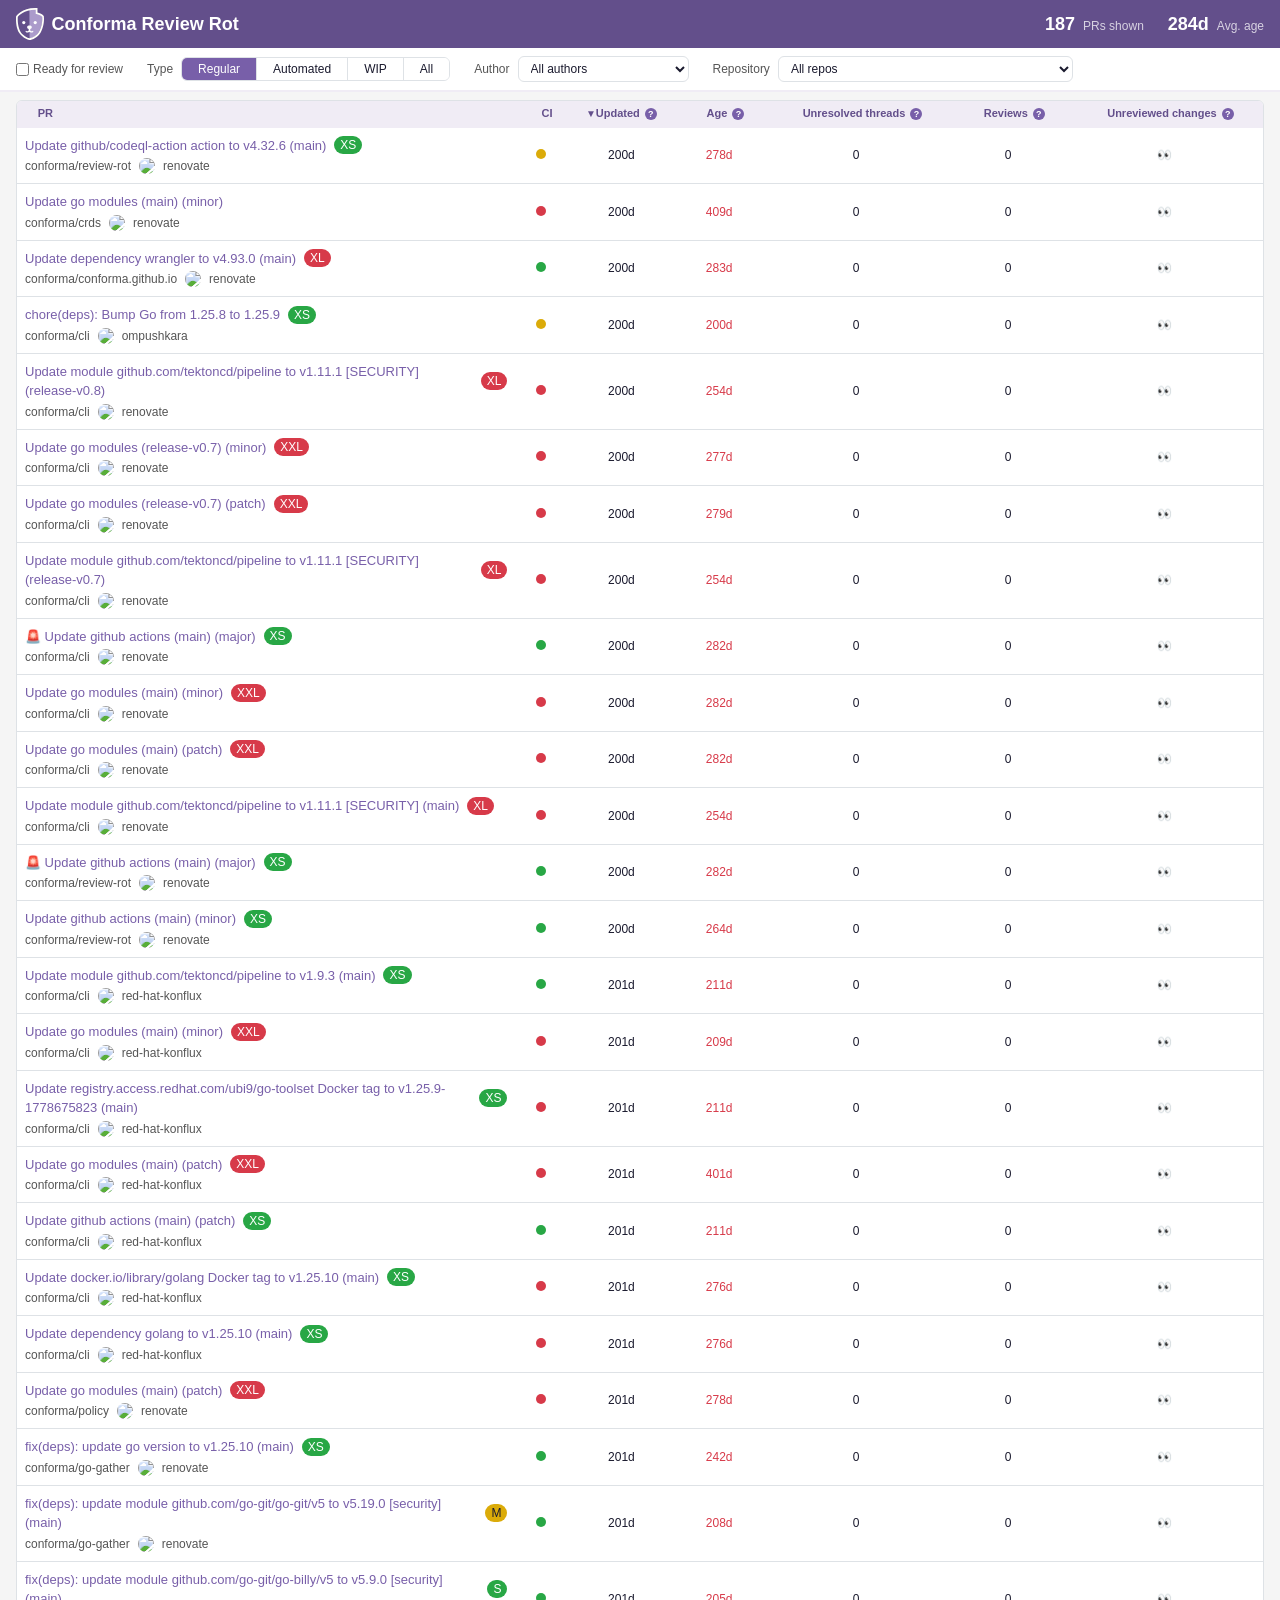
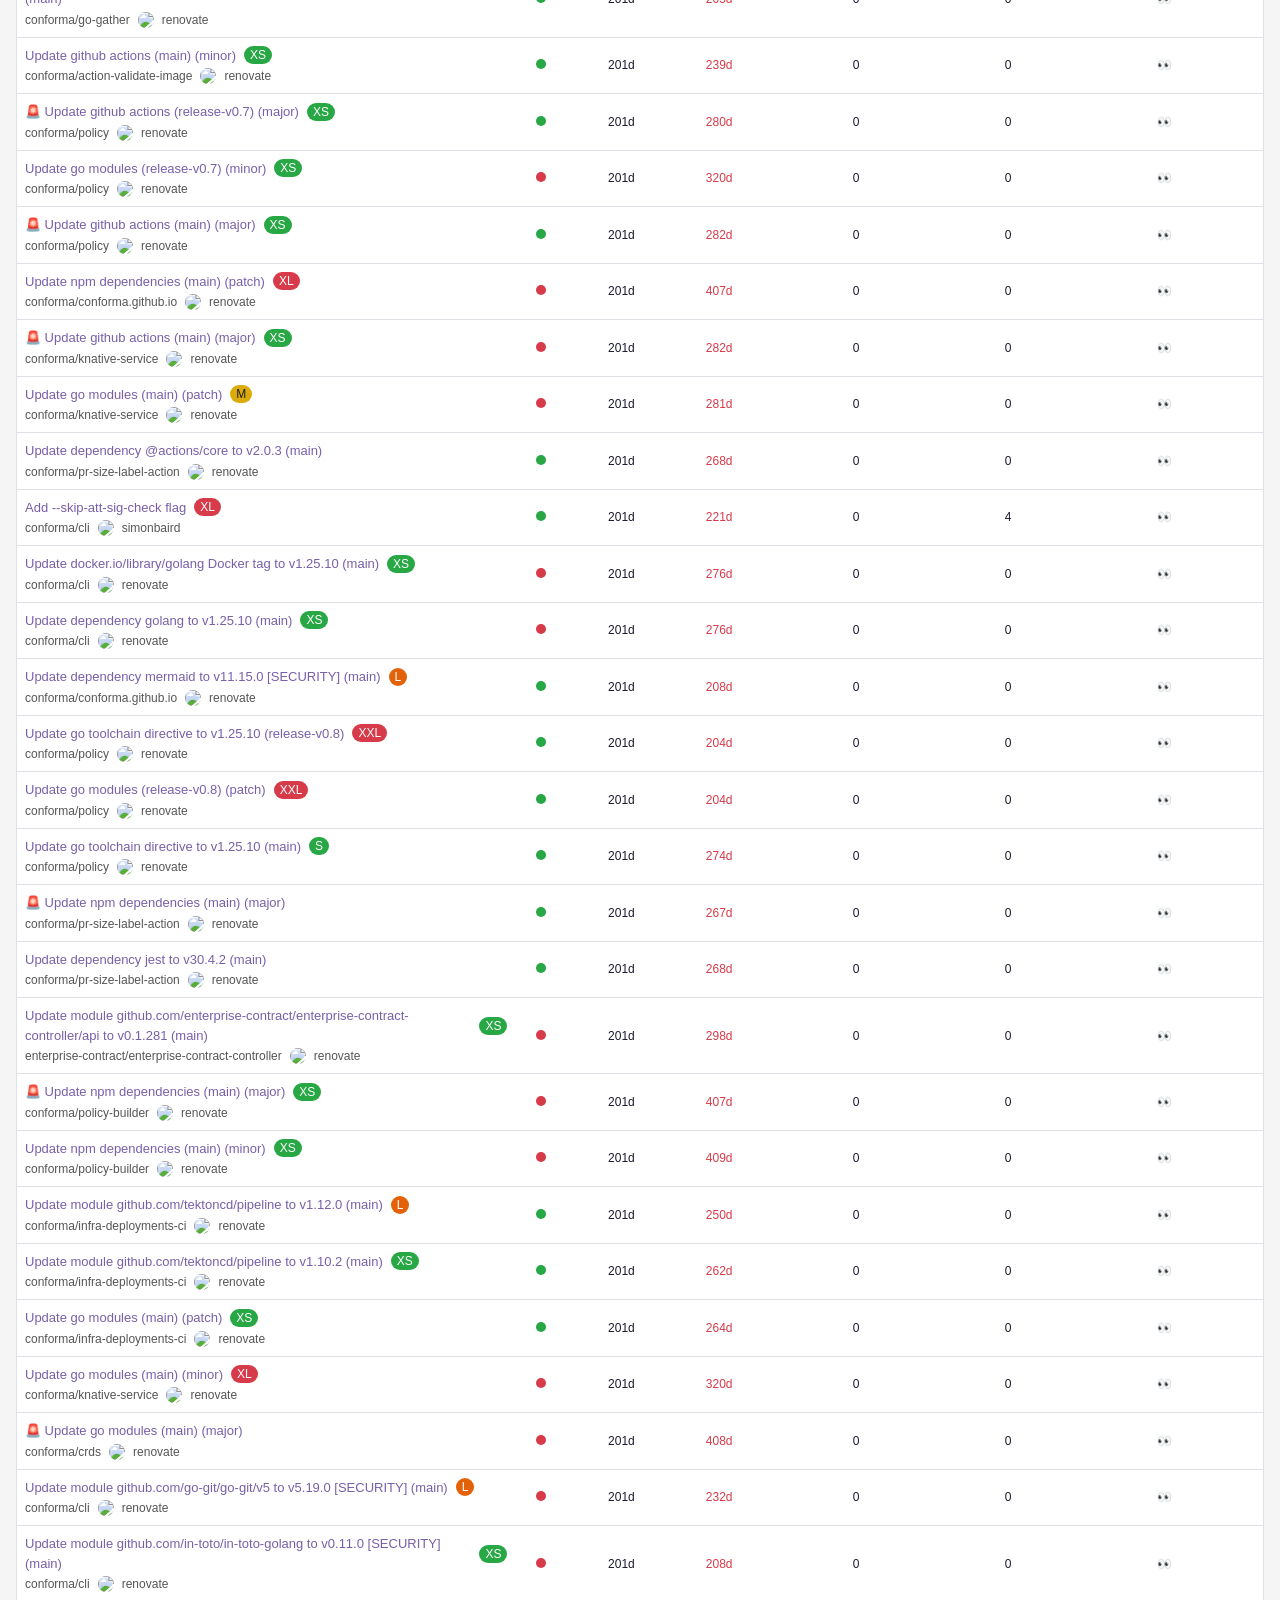
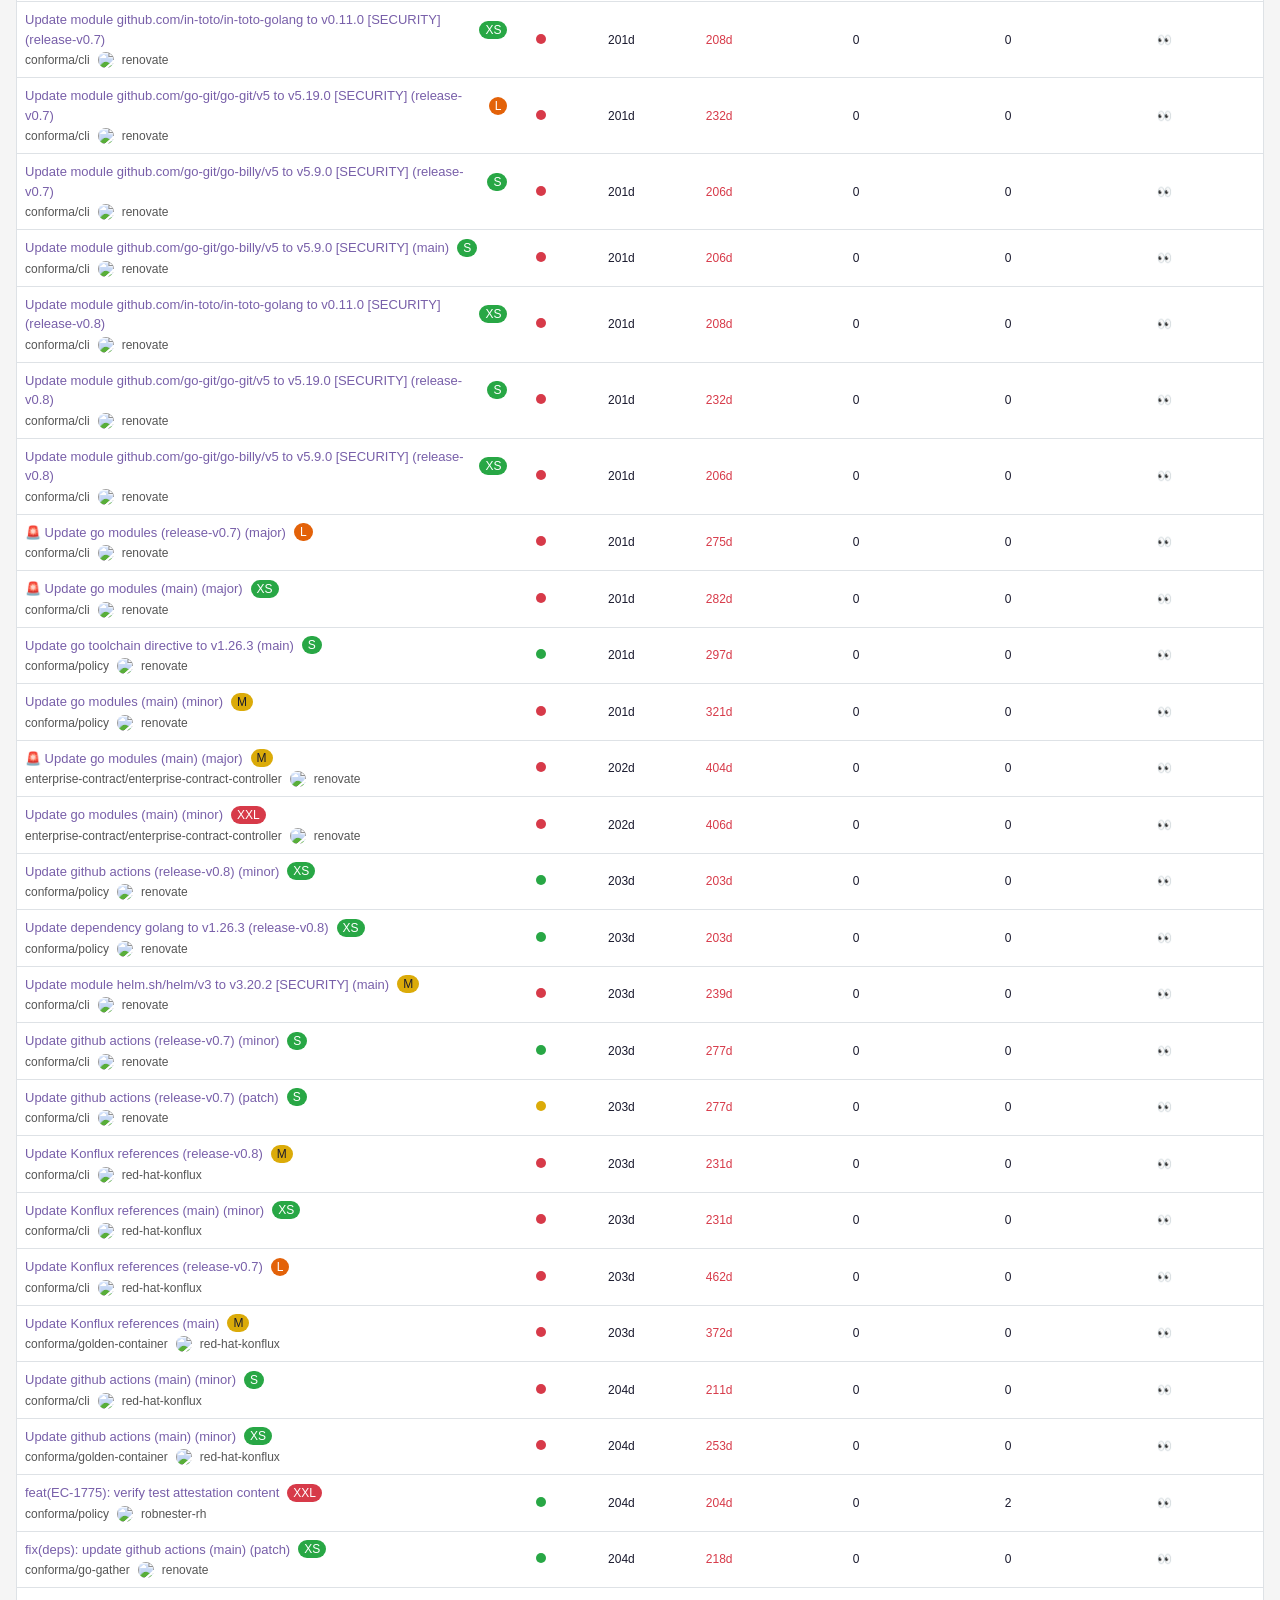
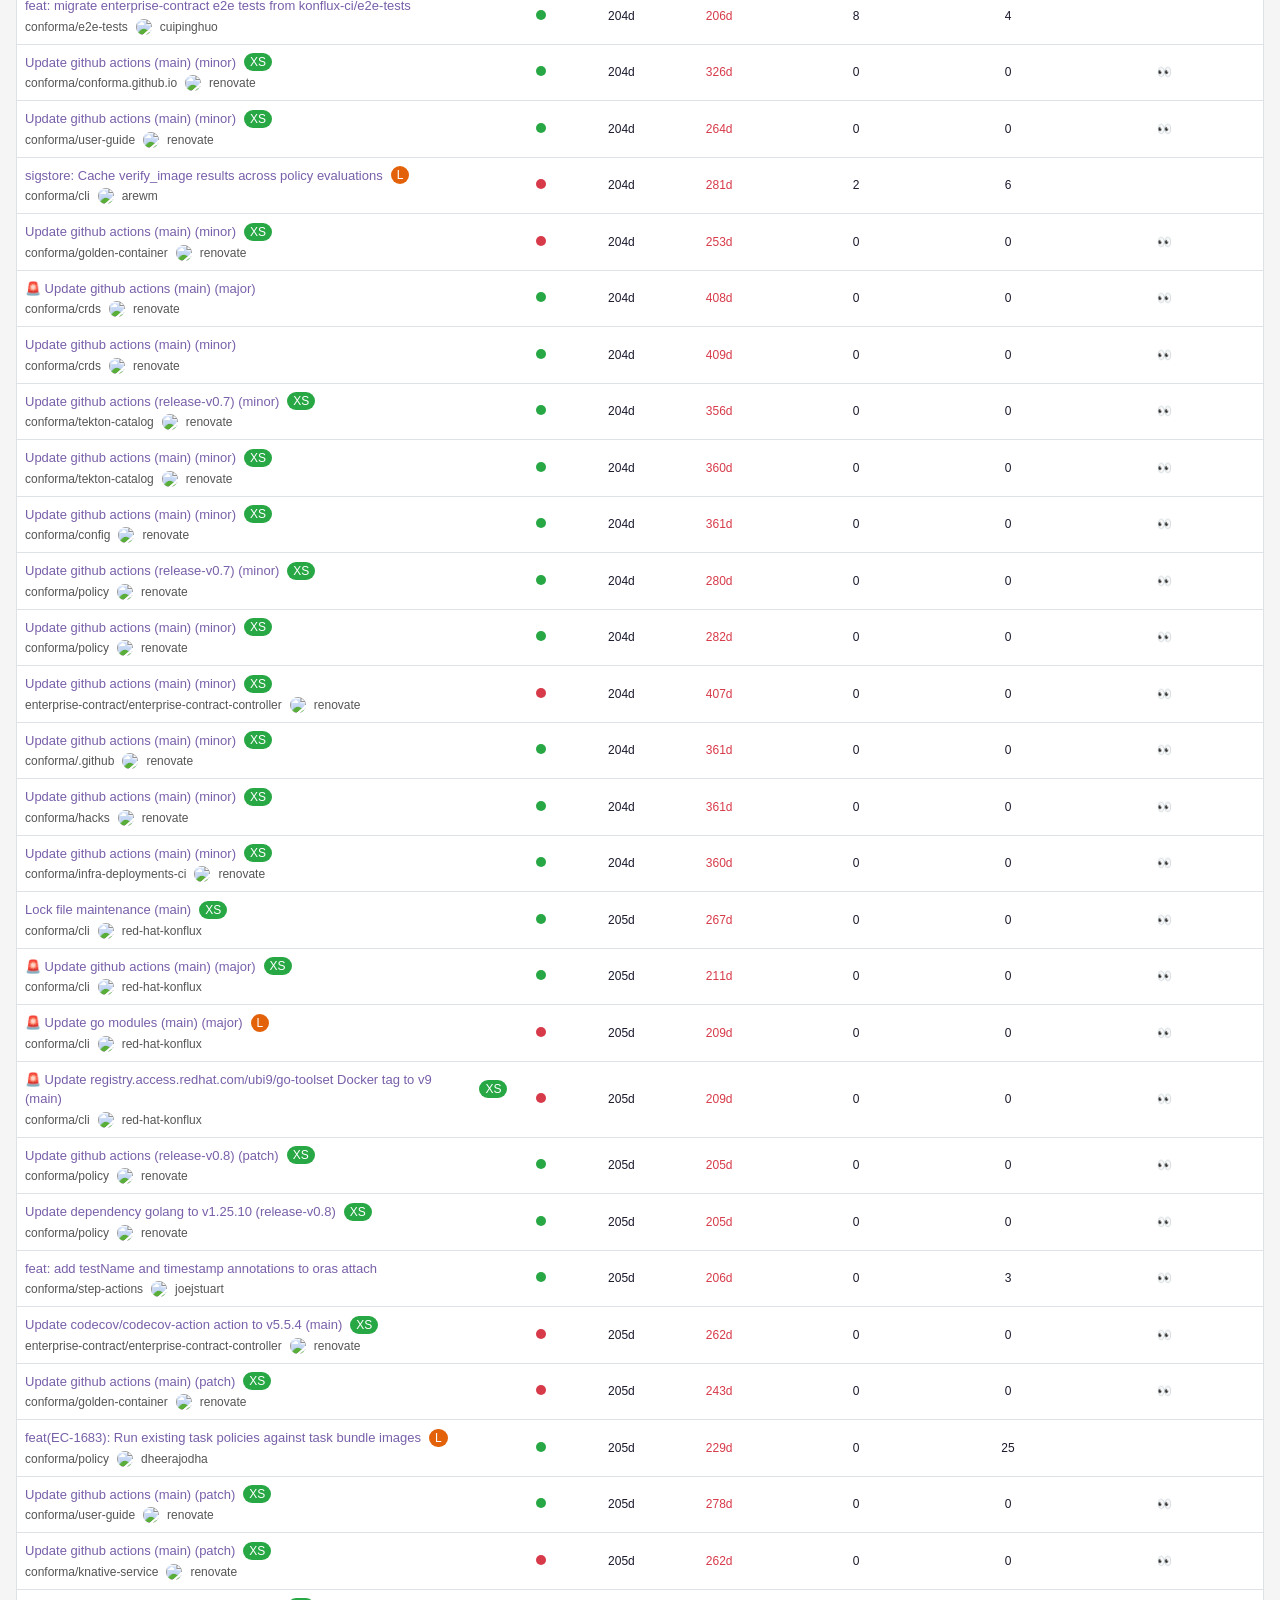
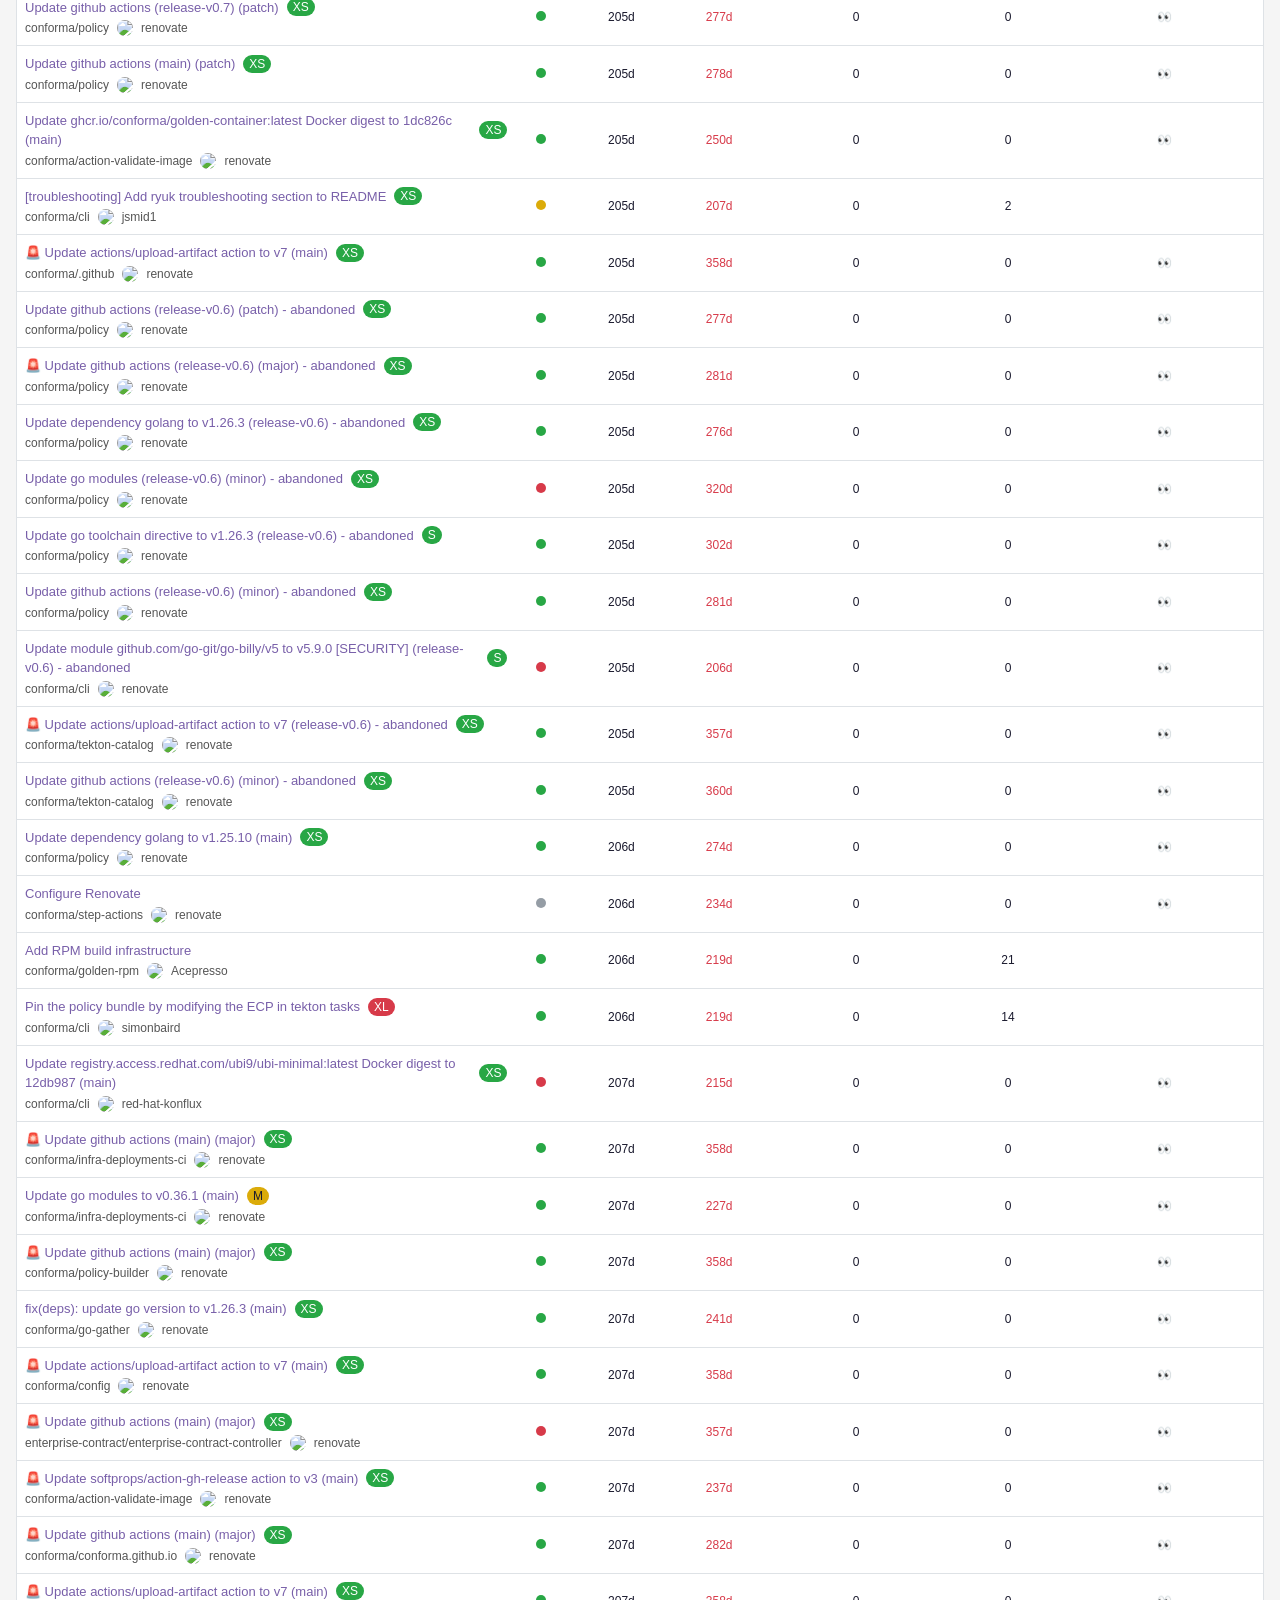
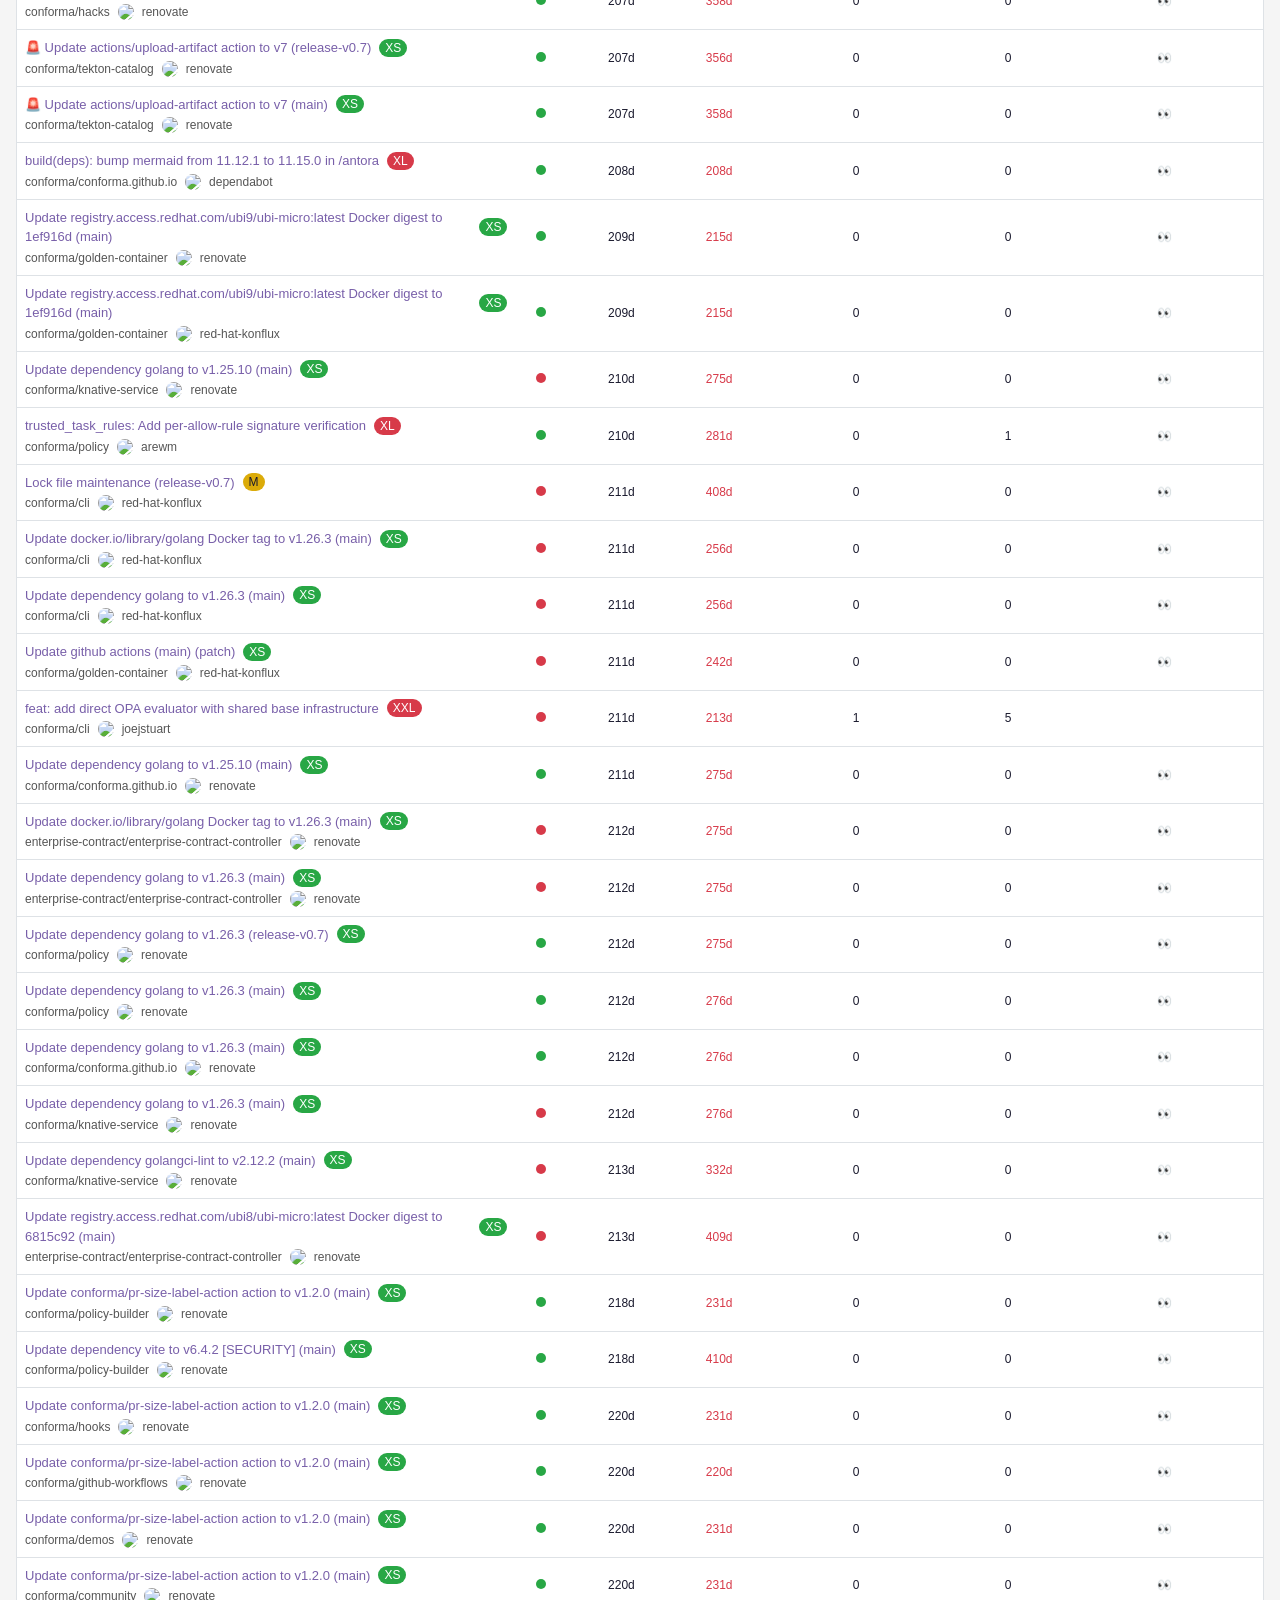
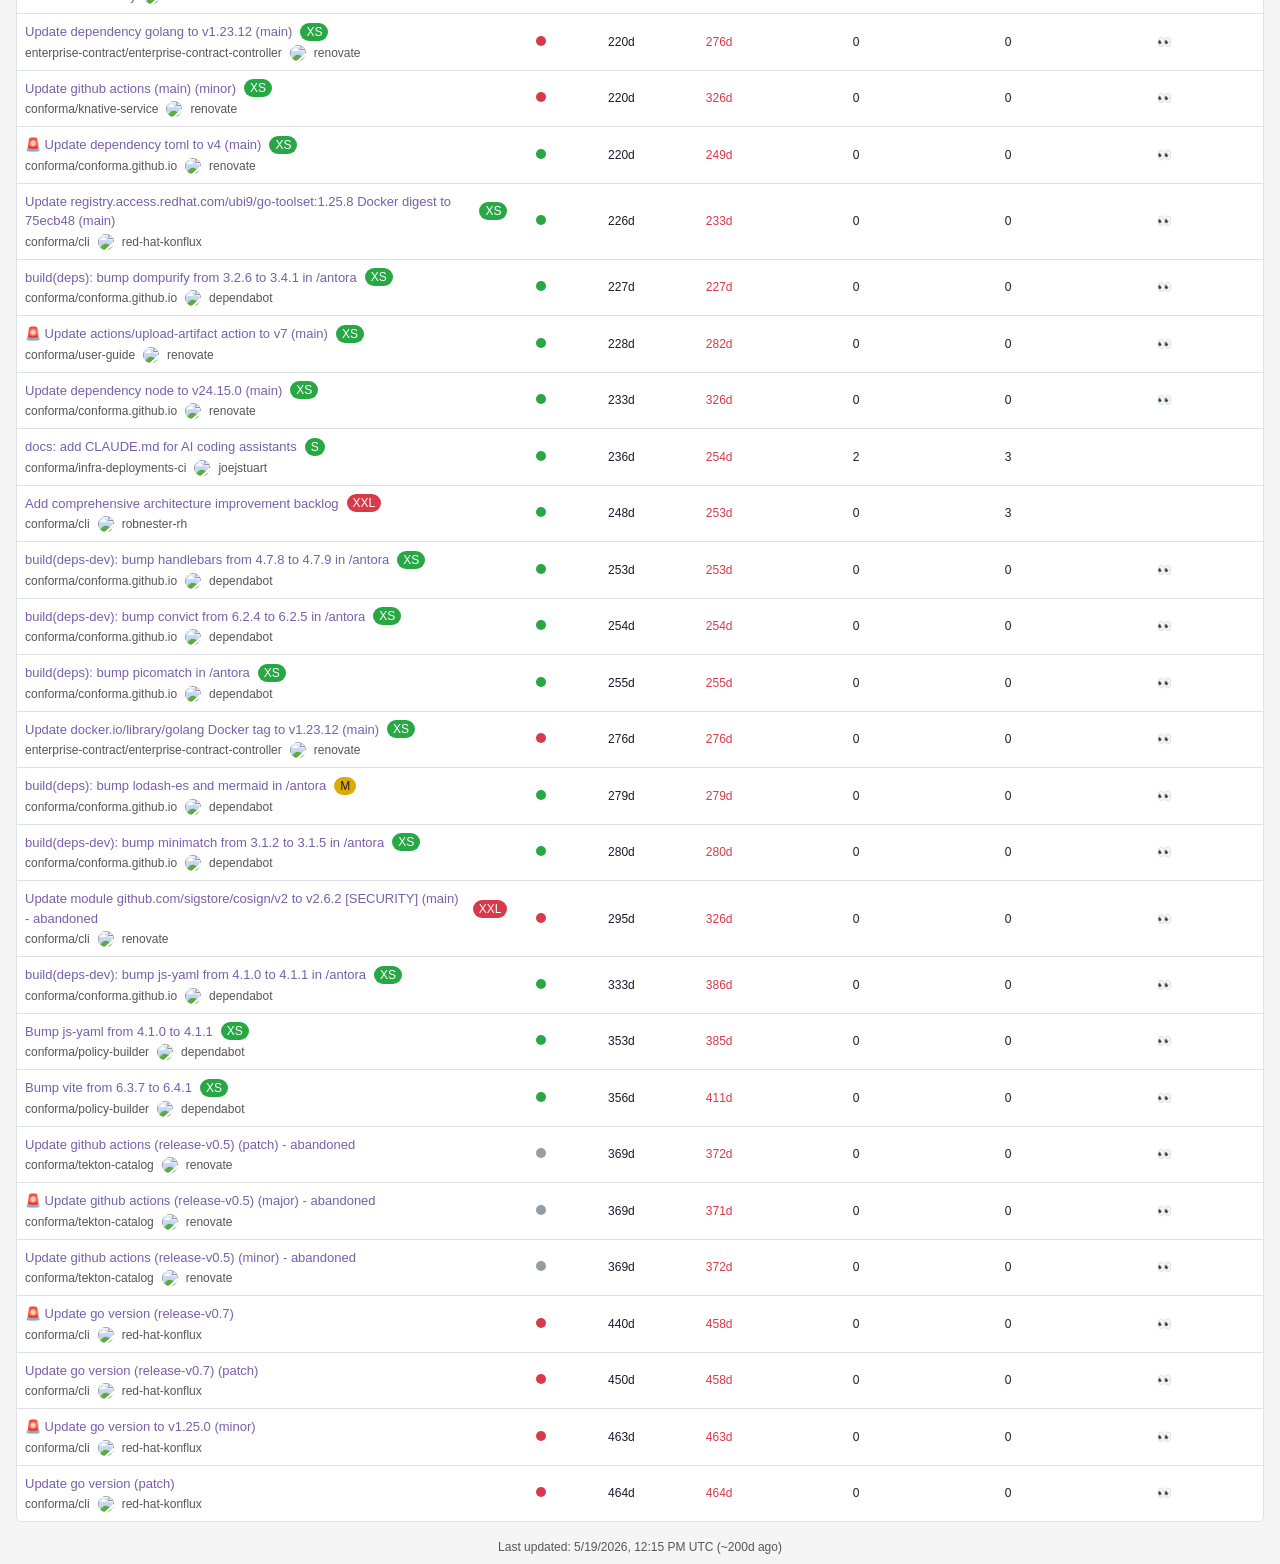
==== index.html @ ffcb8610 "Deploying to gh-pages from @ conforma/review-rot@fe59718368b8decbcb4d8fa8a53bb4a6684a270b 🚀" ====
<!DOCTYPE html>
<html lang="en">
<head>
    <meta charset="UTF-8">
    <meta name="viewport" content="width=device-width, initial-scale=1.0">
    <title id="page-title">Review Rot</title>
    <link rel="icon" id="favicon" href="data:,">
    <meta name="description" content="Dashboard showing open pull requests across monitored repositories">
    <link rel="stylesheet" href="css/style.css">
</head>
<body>
    <header class="header">
        <div class="header-row">
            <div class="header-title">
                <img id="header-logo" src="" alt="" class="header-logo" hidden>
                <h1 id="header-title">Review Rot</h1>
            </div>
            <div class="stats">
                <div class="stat">
                    <span class="stat-value" id="total-count">0</span>
                    <span class="stat-label">PRs shown</span>
                </div>
                <div class="stat">
                    <span class="stat-value" id="avg-age">—</span>
                    <span class="stat-label">Avg. age</span>
                </div>
            </div>
        </div>
    </header>

    <div class="filters">
        <div class="filter-group">
            <label class="toggle-label" title="Show only PRs that are not drafts, have passing CI, and have unreviewed changes">
                <input type="checkbox" id="ready-filter">
                <span>Ready for review</span>
            </label>
        </div>
        <div class="filter-group">
            <label class="filter-label">Type</label>
            <div class="type-buttons" id="type-filter">
                <button class="type-btn active" data-type="regular">Regular</button>
                <button class="type-btn" data-type="automated">Automated</button>
                <button class="type-btn" data-type="wip">WIP</button>
                <button class="type-btn" data-type="all">All</button>
            </div>
        </div>
        <div class="filter-group">
            <label class="filter-label" for="author-filter">Author</label>
            <select id="author-filter">
                <option value="all">All authors</option>
            </select>
        </div>
        <div class="filter-group">
            <label class="filter-label" for="repo-filter">Repository</label>
            <select id="repo-filter">
                <option value="all">All repos</option>
            </select>
        </div>
    </div>

    <div class="table-container">
        <table class="pr-table">
            <thead>
                <tr>
                    <th class="sortable" data-sort="title">PR</th>
                    <th class="sortable" data-sort="ci_status">CI</th>
                    <th class="sortable" data-sort="updated_at"><span class="col-tooltip-wrap">Updated <span class="col-tooltip" title="Time since last activity">?</span></span></th>
                    <th class="sortable" data-sort="created_at"><span class="col-tooltip-wrap">Age <span class="col-tooltip" title="Time since PR was created">?</span></span></th>
                    <th class="sortable" data-sort="threads">Unresolved <span class="col-tooltip-wrap">threads <span class="col-tooltip" title="Unresolved review threads">?</span></span></th>
                    <th class="sortable" data-sort="reviews"><span class="col-tooltip-wrap">Reviews <span class="col-tooltip" title="Number of completed reviews">?</span></span></th>
                    <th class="sortable" data-sort="re_review">Unreviewed <span class="col-tooltip-wrap">changes <span class="col-tooltip" title="PR has no reviews yet, or new commits were pushed since the last review">?</span></span></th>
                </tr>
            </thead>
            <tbody id="pr-table-body">
            </tbody>
        </table>
    </div>

    <div id="empty-state" class="empty-state" hidden>
        No pull requests match the current filters.
    </div>

    <div id="error-banner" class="error-banner" hidden>
        Failed to load PR data. Try refreshing.
    </div>

    <footer class="footer">
        <span id="last-updated">Loading...</span>
    </footer>

    <script src="js/app.js"></script>
</body>
</html>
---- css/style.css ----
:root {
    --bg: #ffffff;
    --bg-secondary: #f5f5f5;
    --bg-hover: #f1f3f5;
    --text: #1a1a2e;
    --text-secondary: #555;
    --text-on-primary: #ffffff;
    --border: #dee2e6;
    --accent: #5a7d9a;
    --accent-dark: #476378;
    --accent-light: #eaf0f5;

    --ci-success: #28a745;
    --ci-failure: #d73a49;
    --ci-pending: #dbab09;
    --ci-unknown: #959da5;

    --size-xs: #28a745;
    --size-s: #28a745;
    --size-m: #dbab09;
    --size-l: #e36209;
    --size-xl: #d73a49;
    --size-xxl: #d73a49;

    --age-warn: #b08800;
    --age-old: #e36209;
    --age-critical: #d73a49;

    --radius: 6px;
    --spacing-xs: 4px;
    --spacing-sm: 8px;
    --spacing-md: 16px;
    --spacing-lg: 24px;
    --spacing-xl: 32px;

    --font-family: -apple-system, "BlinkMacSystemFont", "Segoe UI", "Roboto", "Helvetica", "Arial", sans-serif;
    --font-size-sm: 12px;
    --font-size-base: 14px;
    --font-size-lg: 18px;
    --font-size-xl: 24px;
}

* {
    margin: 0;
    padding: 0;
    box-sizing: border-box;
}

body {
    font-family: var(--font-family);
    font-size: var(--font-size-base);
    color: var(--text);
    background: var(--bg-secondary);
    line-height: 1.5;
}

.header {
    background: var(--accent-dark);
    color: var(--text-on-primary);
    padding: var(--spacing-sm) var(--spacing-md);
}

.header-row {
    display: flex;
    align-items: center;
    justify-content: space-between;
    gap: var(--spacing-lg);
}

.header-title {
    display: flex;
    align-items: center;
    gap: var(--spacing-sm);
}

.header-logo {
    height: 32px;
    width: auto;
}

.header-title h1 {
    font-size: var(--font-size-lg);
    font-weight: 600;
    color: var(--text-on-primary);
    white-space: nowrap;
}

.stats {
    display: flex;
    gap: var(--spacing-lg);
}

.stat {
    display: flex;
    align-items: baseline;
    gap: var(--spacing-sm);
}

.stat-value {
    font-size: var(--font-size-lg);
    font-weight: 600;
    color: var(--text-on-primary);
}

.stat-label {
    color: rgba(255, 255, 255, 0.75);
    font-size: var(--font-size-sm);
}

.filters {
    display: flex;
    align-items: center;
    gap: var(--spacing-lg);
    padding: var(--spacing-sm) var(--spacing-md);
    background: var(--bg);
    border-bottom: 2px solid var(--accent-light);
    flex-wrap: wrap;
}

.filter-group {
    display: flex;
    align-items: center;
    gap: var(--spacing-sm);
}

.filter-label {
    font-size: var(--font-size-sm);
    color: var(--text-secondary);
    font-weight: 500;
}

.type-buttons {
    display: flex;
    border: 1px solid var(--border);
    border-radius: var(--radius);
    overflow: hidden;
}

.type-btn {
    padding: var(--spacing-xs) var(--spacing-md);
    border: none;
    background: var(--bg);
    cursor: pointer;
    font-size: var(--font-size-sm);
    font-family: var(--font-family);
    color: var(--text);
    border-right: 1px solid var(--border);
    transition: background 0.15s;
}

.type-btn:last-child {
    border-right: none;
}

.type-btn:hover {
    background: var(--accent-light);
}

.type-btn.active {
    background: var(--accent);
    color: #fff;
}

select {
    padding: var(--spacing-xs) var(--spacing-sm);
    border: 1px solid var(--border);
    border-radius: var(--radius);
    font-size: var(--font-size-sm);
    font-family: var(--font-family);
    background: var(--bg);
    color: var(--text);
    cursor: pointer;
    min-width: 140px;
}

select:focus {
    outline: 2px solid var(--accent);
    outline-offset: -1px;
}

.toggle-label {
    display: flex;
    align-items: center;
    gap: var(--spacing-xs);
    font-size: var(--font-size-sm);
    cursor: pointer;
    color: var(--text-secondary);
    user-select: none;
}

.toggle-label input[type="checkbox"] {
    cursor: pointer;
    accent-color: var(--accent);
}

.table-container {
    margin: var(--spacing-sm) var(--spacing-md);
    background: var(--bg);
    border: 1px solid var(--border);
    border-radius: var(--radius);
    overflow-x: auto;
}

.pr-table {
    width: 100%;
    border-collapse: collapse;
}

.pr-table th {
    text-align: center;
    padding: var(--spacing-xs) var(--spacing-sm);
    font-size: 11px;
    font-weight: 600;
    color: var(--accent-dark);
    border-bottom: 2px solid var(--accent-light);
    background: var(--accent-light);
    position: sticky;
    top: 0;
}

.pr-table th:first-child {
    text-align: left;
}

.pr-table th.sortable {
    cursor: pointer;
    user-select: none;
}

.pr-table th.sortable:hover {
    color: var(--accent);
}

.pr-table th .sort-arrow {
    display: inline;
    font-size: 10px;
}

.col-tooltip {
    display: inline-flex;
    align-items: center;
    justify-content: center;
    width: 12px;
    height: 12px;
    border-radius: 50%;
    background: var(--accent);
    color: #fff;
    font-size: 9px;
    font-weight: 700;
    cursor: help;
    margin-left: 2px;
    vertical-align: middle;
    line-height: 1;
}

.col-tooltip-wrap {
    white-space: nowrap;
}

.pr-table td {
    padding: var(--spacing-sm) var(--spacing-sm);
    border-bottom: 1px solid var(--border);
    vertical-align: middle;
    text-align: center;
    font-size: var(--font-size-sm);
}

.pr-table td:first-child {
    text-align: left;
}

.pr-table tbody tr:hover {
    background: var(--bg-hover);
}

.pr-table tbody tr:last-child td {
    border-bottom: none;
}

.pr-table th:first-child,
.pr-table td:first-child {
    width: 40%;
}

.pr-cell {
    min-width: 300px;
}

.pr-title-row {
    display: flex;
    align-items: center;
    gap: var(--spacing-sm);
}

.pr-title-row a {
    color: var(--accent);
    text-decoration: none;
    font-weight: 500;
    font-size: 13px;
}

.pr-title-row a:hover {
    text-decoration: underline;
    color: var(--accent-dark);
}

.pr-info-line {
    display: flex;
    align-items: center;
    gap: var(--spacing-sm);
    margin-top: 2px;
    font-size: var(--font-size-sm);
    color: var(--text-secondary);
}

.pr-repo {
    white-space: nowrap;
}

.avatar-sm {
    width: 16px;
    height: 16px;
    border-radius: 50%;
    flex-shrink: 0;
}

.ci-dot {
    display: inline-block;
    width: 10px;
    height: 10px;
    border-radius: 50%;
}

.ci-dot.ci-success {
    background: var(--ci-success);
}

.ci-dot.ci-failure {
    background: var(--ci-failure);
}

.ci-dot.ci-pending,
.ci-dot.ci-error {
    background: var(--ci-pending);
}

.ci-dot.ci-unknown {
    background: var(--ci-unknown);
}

.size-badge {
    display: inline-block;
    padding: 0 6px;
    border-radius: 10px;
    font-size: var(--font-size-sm);
    font-weight: 500;
    color: #fff;
    line-height: 18px;
    white-space: nowrap;
    flex-shrink: 0;
}

.size-badge.size-xs,
.size-badge.size-s {
    background: var(--size-xs);
}

.size-badge.size-m {
    background: var(--size-m);
    color: var(--text);
}

.size-badge.size-l {
    background: var(--size-l);
}

.size-badge.size-xl,
.size-badge.size-xxl {
    background: var(--size-xl);
}

.reviews-cell {
    white-space: nowrap;
}

.re-review-yes {
    font-size: var(--font-size-sm);
    line-height: 1;
}

.age-cell {
    white-space: nowrap;
}

.age-warn {
    color: var(--age-warn);
}

.age-old {
    color: var(--age-old);
}

.age-critical {
    color: var(--age-critical);
}

.draft-badge {
    display: inline-block;
    padding: 1px 6px;
    border-radius: 10px;
    font-size: var(--font-size-sm);
    font-weight: 500;
    background: var(--ci-unknown);
    color: #fff;
    margin-left: var(--spacing-xs);
    white-space: nowrap;
    flex-shrink: 0;
}

.empty-state {
    text-align: center;
    padding: var(--spacing-xl);
    color: var(--text-secondary);
    font-size: var(--font-size-lg);
}

.error-banner {
    margin: var(--spacing-md) var(--spacing-xl);
    padding: var(--spacing-md);
    background: #ffeef0;
    border: 1px solid var(--ci-failure);
    border-radius: var(--radius);
    color: var(--ci-failure);
    text-align: center;
}

.footer {
    text-align: center;
    padding: var(--spacing-sm) var(--spacing-md);
    color: var(--text-secondary);
    font-size: var(--font-size-sm);
}
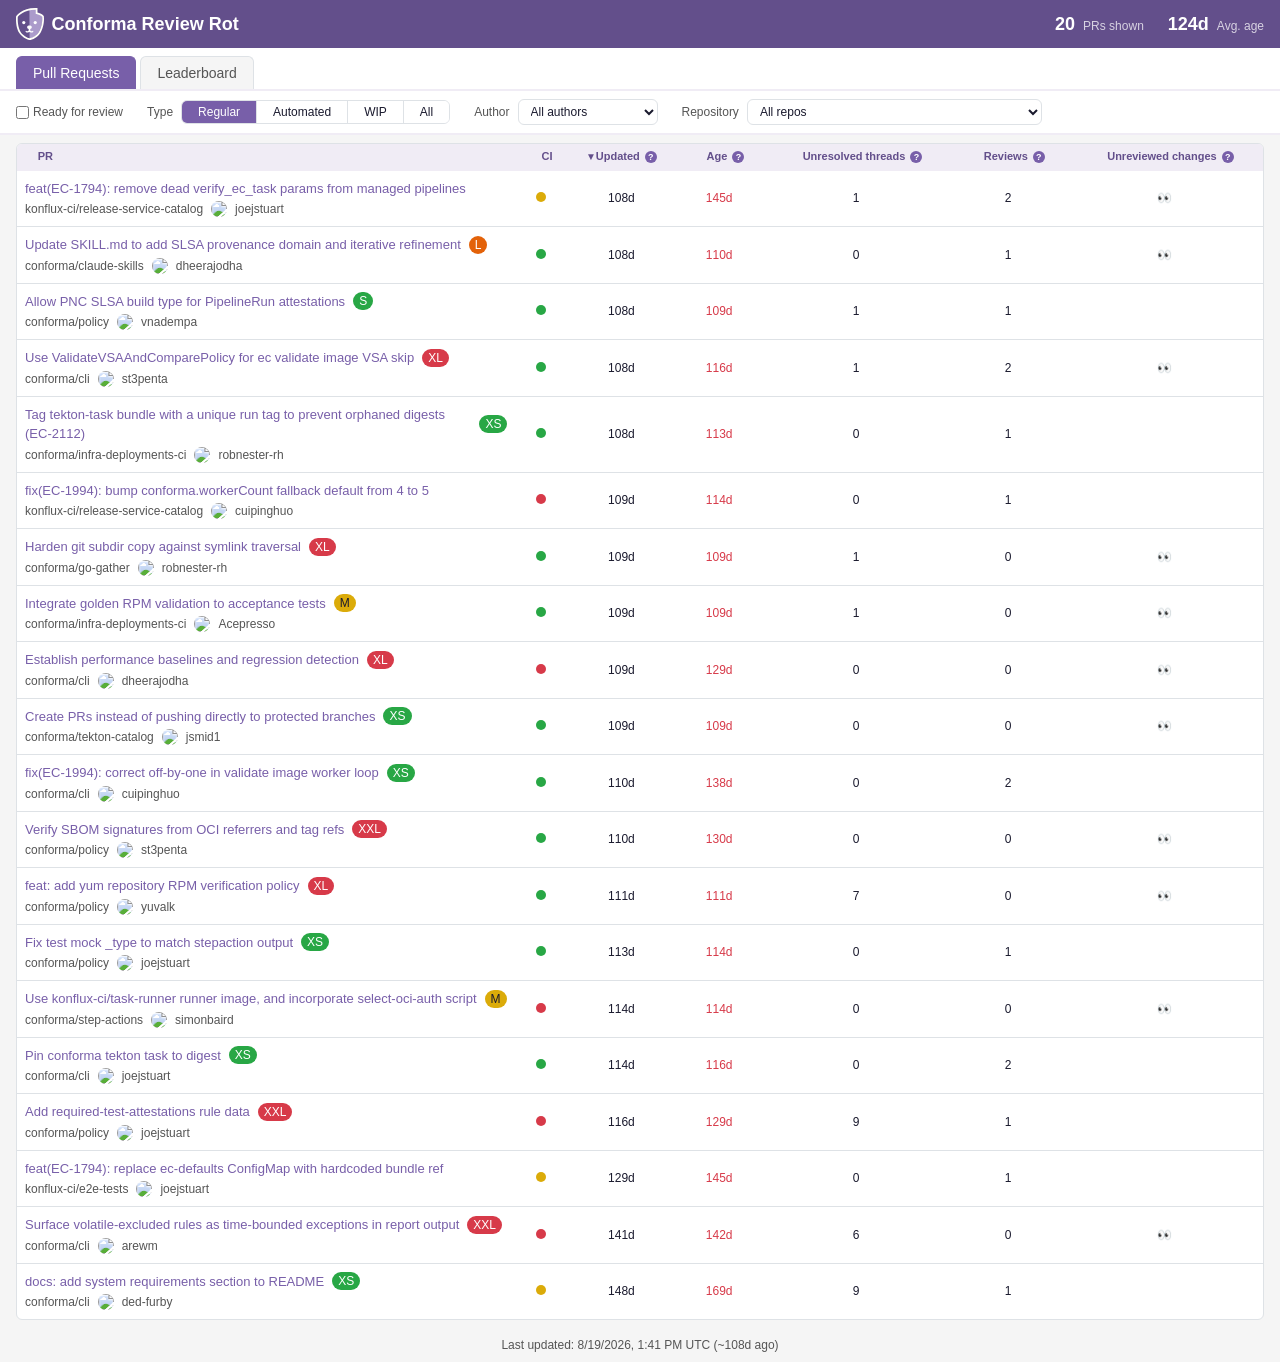
==== commit 2bf49196: "Deploying to gh-pages from @ conforma/review-rot@372bd62fb5f82327ef763510aaf9a99532e48623 🚀" ====
--- a/index.html
+++ b/index.html
@@ -28,57 +28,102 @@
         </div>
     </header>
 
-    <div class="filters">
-        <div class="filter-group">
-            <label class="toggle-label" title="Show only PRs that are not drafts, have passing CI, and have unreviewed changes">
-                <input type="checkbox" id="ready-filter">
-                <span>Ready for review</span>
-            </label>
-        </div>
-        <div class="filter-group">
-            <label class="filter-label">Type</label>
-            <div class="type-buttons" id="type-filter">
-                <button class="type-btn active" data-type="regular">Regular</button>
-                <button class="type-btn" data-type="automated">Automated</button>
-                <button class="type-btn" data-type="wip">WIP</button>
-                <button class="type-btn" data-type="all">All</button>
+    <nav class="view-tabs" id="view-tabs">
+        <button class="view-tab active" data-view="prs">Pull Requests</button>
+        <button class="view-tab" data-view="leaderboard">Leaderboard</button>
+    </nav>
+
+    <div id="prs-view">
+        <div class="filters">
+            <div class="filter-group">
+                <label class="toggle-label" title="Show only PRs that are not drafts, have passing CI, and have unreviewed changes">
+                    <input type="checkbox" id="ready-filter">
+                    <span>Ready for review</span>
+                </label>
+            </div>
+            <div class="filter-group">
+                <label class="filter-label">Type</label>
+                <div class="type-buttons" id="type-filter">
+                    <button class="type-btn active" data-type="regular">Regular</button>
+                    <button class="type-btn" data-type="automated">Automated</button>
+                    <button class="type-btn" data-type="wip">WIP</button>
+                    <button class="type-btn" data-type="all">All</button>
+                </div>
+            </div>
+            <div class="filter-group">
+                <label class="filter-label" for="author-filter">Author</label>
+                <select id="author-filter">
+                    <option value="all">All authors</option>
+                </select>
+            </div>
+            <div class="filter-group">
+                <label class="filter-label" for="repo-filter">Repository</label>
+                <select id="repo-filter">
+                    <option value="all">All repos</option>
+                </select>
             </div>
         </div>
-        <div class="filter-group">
-            <label class="filter-label" for="author-filter">Author</label>
-            <select id="author-filter">
-                <option value="all">All authors</option>
-            </select>
+
+        <div class="table-container">
+            <table class="pr-table">
+                <thead>
+                    <tr>
+                        <th class="sortable" data-sort="title">PR</th>
+                        <th class="sortable" data-sort="ci_status">CI</th>
+                        <th class="sortable" data-sort="updated_at"><span class="col-tooltip-wrap">Updated <span class="col-tooltip" title="Time since last activity">?</span></span></th>
+                        <th class="sortable" data-sort="created_at"><span class="col-tooltip-wrap">Age <span class="col-tooltip" title="Time since PR was created">?</span></span></th>
+                        <th class="sortable" data-sort="threads">Unresolved <span class="col-tooltip-wrap">threads <span class="col-tooltip" title="Unresolved review threads">?</span></span></th>
+                        <th class="sortable" data-sort="reviews"><span class="col-tooltip-wrap">Reviews <span class="col-tooltip" title="Number of completed reviews">?</span></span></th>
+                        <th class="sortable" data-sort="re_review">Unreviewed <span class="col-tooltip-wrap">changes <span class="col-tooltip" title="PR has no reviews yet, or new commits were pushed since the last review">?</span></span></th>
+                    </tr>
+                </thead>
+                <tbody id="pr-table-body">
+                </tbody>
+            </table>
         </div>
-        <div class="filter-group">
-            <label class="filter-label" for="repo-filter">Repository</label>
-            <select id="repo-filter">
-                <option value="all">All repos</option>
-            </select>
+
+        <div id="empty-state" class="empty-state" hidden>
+            No pull requests match the current filters.
         </div>
     </div>
 
-    <div class="table-container">
-        <table class="pr-table">
-            <thead>
-                <tr>
-                    <th class="sortable" data-sort="title">PR</th>
-                    <th class="sortable" data-sort="ci_status">CI</th>
-                    <th class="sortable" data-sort="updated_at"><span class="col-tooltip-wrap">Updated <span class="col-tooltip" title="Time since last activity">?</span></span></th>
-                    <th class="sortable" data-sort="created_at"><span class="col-tooltip-wrap">Age <span class="col-tooltip" title="Time since PR was created">?</span></span></th>
-                    <th class="sortable" data-sort="threads">Unresolved <span class="col-tooltip-wrap">threads <span class="col-tooltip" title="Unresolved review threads">?</span></span></th>
-                    <th class="sortable" data-sort="reviews"><span class="col-tooltip-wrap">Reviews <span class="col-tooltip" title="Number of completed reviews">?</span></span></th>
-                    <th class="sortable" data-sort="re_review">Unreviewed <span class="col-tooltip-wrap">changes <span class="col-tooltip" title="PR has no reviews yet, or new commits were pushed since the last review">?</span></span></th>
-                </tr>
-            </thead>
-            <tbody id="pr-table-body">
-            </tbody>
-        </table>
-    </div>
-
-    <div id="empty-state" class="empty-state" hidden>
-        No pull requests match the current filters.
-    </div>
+    <section id="leaderboard-view" hidden>
+        <div class="leaderboard-header">
+            <div class="leaderboard-heading">
+                <h2>Reviewer leaderboard</h2>
+                <div class="filter-group lb-interval-group">
+                    <label class="filter-label" for="lb-interval-slider">Interval</label>
+                    <div class="lb-slider">
+                        <input type="range" id="lb-interval-slider" min="0" max="1" value="1" step="1">
+                        <output class="lb-slider-value" id="lb-interval-value" for="lb-interval-slider"></output>
+                    </div>
+                    <div class="type-buttons" id="lb-interval-presets"></div>
+                </div>
+            </div>
+            <p class="leaderboard-subtitle" id="leaderboard-subtitle"></p>
+        </div>
+        <div class="table-container">
+            <table class="leaderboard-table">
+                <colgroup>
+                    <col class="lb-col-rank">
+                    <col class="lb-col-reviewer">
+                    <col class="lb-col-count">
+                </colgroup>
+                <thead>
+                    <tr>
+                        <th class="lb-rank-head"></th>
+                        <th>Reviewer</th>
+                        <th><span class="col-tooltip-wrap">PRs reviewed <span class="col-tooltip" title="Distinct pull requests the person reviewed or commented on in the window">?</span></span></th>
+                    </tr>
+                </thead>
+                <tbody id="leaderboard-body">
+                </tbody>
+            </table>
+        </div>
+        <div id="leaderboard-empty" class="empty-state" hidden>
+            No reviewer activity in this window.
+        </div>
+    </section>
 
     <div id="error-banner" class="error-banner" hidden>
         Failed to load PR data. Try refreshing.
--- a/css/style.css
+++ b/css/style.css
@@ -440,3 +440,324 @@
     color: var(--text-secondary);
     font-size: var(--font-size-sm);
 }
+
+.view-tabs {
+    display: flex;
+    gap: var(--spacing-xs);
+    padding: var(--spacing-sm) var(--spacing-md) 0;
+    background: var(--bg);
+    border-bottom: 2px solid var(--accent-light);
+}
+
+.view-tab {
+    padding: var(--spacing-sm) var(--spacing-md);
+    border: 1px solid var(--border);
+    border-bottom: none;
+    border-radius: var(--radius) var(--radius) 0 0;
+    background: var(--bg-secondary);
+    color: var(--text-secondary);
+    cursor: pointer;
+    font-size: var(--font-size-base);
+    font-family: var(--font-family);
+    font-weight: 500;
+    transition: background 0.15s, color 0.15s;
+}
+
+.view-tab:hover {
+    background: var(--accent-light);
+    color: var(--accent-dark);
+}
+
+.view-tab.active {
+    background: var(--accent);
+    color: #fff;
+    border-color: var(--accent);
+}
+
+.leaderboard-header {
+    padding: var(--spacing-md) var(--spacing-md) 0;
+}
+
+.leaderboard-heading {
+    display: flex;
+    align-items: center;
+    justify-content: space-between;
+    gap: var(--spacing-md);
+    flex-wrap: wrap;
+}
+
+.leaderboard-header h2 {
+    font-size: var(--font-size-lg);
+    font-weight: 600;
+    color: var(--accent-dark);
+}
+
+.leaderboard-subtitle {
+    color: var(--text-secondary);
+    font-size: var(--font-size-sm);
+    margin-top: 2px;
+}
+
+.leaderboard-table {
+    width: 100%;
+    border-collapse: collapse;
+}
+
+.leaderboard-table th {
+    text-align: left;
+    padding: var(--spacing-xs) var(--spacing-sm);
+    font-size: 11px;
+    font-weight: 600;
+    color: var(--accent-dark);
+    background: var(--accent-light);
+    border-bottom: 2px solid var(--accent-light);
+    position: sticky;
+    top: 0;
+}
+
+.leaderboard-table td {
+    padding: var(--spacing-sm);
+    border-bottom: 1px solid var(--border);
+    vertical-align: middle;
+    font-size: var(--font-size-base);
+}
+
+.leaderboard-table tbody tr:hover {
+    background: var(--bg-hover);
+}
+
+.leaderboard-table tbody tr:last-child td {
+    border-bottom: none;
+}
+
+.lb-rank-head {
+    width: 48px;
+    text-align: center;
+}
+
+.lb-rank {
+    width: 48px;
+    text-align: center;
+    font-weight: 600;
+    font-size: var(--font-size-lg);
+}
+
+.lb-reviewer a {
+    color: var(--accent);
+    text-decoration: none;
+    font-weight: 500;
+}
+
+.lb-reviewer a:hover {
+    text-decoration: underline;
+    color: var(--accent-dark);
+}
+
+/* Column widths: rank fixed, PRs-reviewed takes two thirds, reviewer the rest. */
+.lb-col-rank {
+    width: 56px;
+}
+
+.lb-col-count {
+    width: 66%;
+}
+
+.leaderboard-table td {
+    vertical-align: middle;
+}
+
+.lb-reviewer-inner {
+    display: flex;
+    align-items: center;
+    gap: var(--spacing-sm);
+}
+
+.lb-reviewer .avatar-sm {
+    width: 24px;
+    height: 24px;
+}
+
+.lb-count-inner {
+    display: flex;
+    align-items: center;
+    gap: var(--spacing-md);
+}
+
+.lb-meter {
+    flex: 1;
+    height: 14px;
+    background: rgba(36, 95, 136, 0.12);
+    border-radius: 4px;
+    overflow: hidden;
+}
+
+/* Flat Material fill; grows from 0 to its value on (re)render. */
+.lb-meter-fill {
+    display: block;
+    height: 100%;
+    min-width: 3px;
+    width: var(--lb-w, 0);
+    border-radius: 4px;
+    background: #245f88;
+    animation: lb-grow 0.6s cubic-bezier(0.4, 0, 0.2, 1);
+}
+
+@keyframes lb-grow {
+    from { width: 0; }
+    to { width: var(--lb-w, 0); }
+}
+
+/* Podium colors for the top three. */
+.lb-meter-fill.rank-1 { background: #fabc09; }
+.lb-meter-fill.rank-2 { background: #ace2ff; }
+.lb-meter-fill.rank-3 { background: #f1511b; }
+
+.lb-count-value {
+    min-width: 2ch;
+    text-align: right;
+    font-weight: 600;
+    font-size: var(--font-size-lg);
+    font-variant-numeric: tabular-nums;
+    color: var(--text);
+}
+
+@media (prefers-reduced-motion: reduce) {
+    .lb-meter-fill { animation: none; }
+}
+
+.lb-row {
+    cursor: pointer;
+}
+
+.lb-row:focus-visible {
+    outline: 2px solid var(--accent);
+    outline-offset: -2px;
+}
+
+.lb-chevron {
+    display: inline-block;
+    font-size: 10px;
+    color: var(--text-secondary);
+    transition: transform 0.15s;
+    flex-shrink: 0;
+}
+
+.lb-row.expanded .lb-chevron {
+    transform: rotate(90deg);
+}
+
+.lb-detail-cell {
+    padding: 0 0 0 40px !important;
+    background: var(--bg-secondary);
+}
+
+.lb-pr-table {
+    width: 100%;
+    border-collapse: collapse;
+    font-size: var(--font-size-sm);
+}
+
+.lb-pr-table th {
+    text-align: left;
+    padding: var(--spacing-xs) var(--spacing-sm);
+    font-size: 11px;
+    font-weight: 600;
+    color: var(--text-secondary);
+    text-transform: uppercase;
+    letter-spacing: 0.03em;
+    border-bottom: 1px solid var(--border);
+    background: transparent;
+}
+
+.lb-pr-table td {
+    padding: var(--spacing-xs) var(--spacing-sm);
+    border-bottom: 1px solid var(--border);
+    vertical-align: middle;
+}
+
+.lb-pr-table tbody tr:last-child td {
+    border-bottom: none;
+}
+
+.lb-pr-table a {
+    color: var(--accent);
+    text-decoration: none;
+}
+
+.lb-pr-table a:hover {
+    text-decoration: underline;
+    color: var(--accent-dark);
+}
+
+.lb-pr-title {
+    width: 45%;
+}
+
+.lb-pr-repo,
+.lb-pr-author {
+    color: var(--text-secondary);
+    white-space: nowrap;
+}
+
+.lb-pr-date {
+    white-space: nowrap;
+    color: var(--text-secondary);
+    font-variant-numeric: tabular-nums;
+}
+
+/* Interval slider */
+.lb-interval-group {
+    gap: var(--spacing-md);
+}
+
+.lb-slider {
+    display: flex;
+    align-items: center;
+    gap: var(--spacing-sm);
+}
+
+.lb-slider-value {
+    min-width: 56px;
+    font-size: var(--font-size-sm);
+    font-weight: 600;
+    color: var(--accent-dark);
+    font-variant-numeric: tabular-nums;
+}
+
+input[type="range"]#lb-interval-slider {
+    -webkit-appearance: none;
+    appearance: none;
+    width: 180px;
+    height: 6px;
+    border-radius: 999px;
+    background: linear-gradient(90deg, var(--accent) 0%, var(--accent) var(--lb-slider-pct, 100%), var(--accent-light) var(--lb-slider-pct, 100%), var(--accent-light) 100%);
+    cursor: pointer;
+    outline: none;
+}
+
+#lb-interval-slider::-webkit-slider-thumb {
+    -webkit-appearance: none;
+    appearance: none;
+    width: 16px;
+    height: 16px;
+    border-radius: 50%;
+    background: var(--accent);
+    border: 2px solid #fff;
+    box-shadow: 0 0 4px rgba(90, 125, 154, 0.6);
+    cursor: pointer;
+}
+
+#lb-interval-slider::-moz-range-thumb {
+    width: 16px;
+    height: 16px;
+    border-radius: 50%;
+    background: var(--accent);
+    border: 2px solid #fff;
+    box-shadow: 0 0 4px rgba(90, 125, 154, 0.6);
+    cursor: pointer;
+}
+
+#lb-interval-slider:focus-visible {
+    outline: 2px solid var(--accent);
+    outline-offset: 3px;
+}
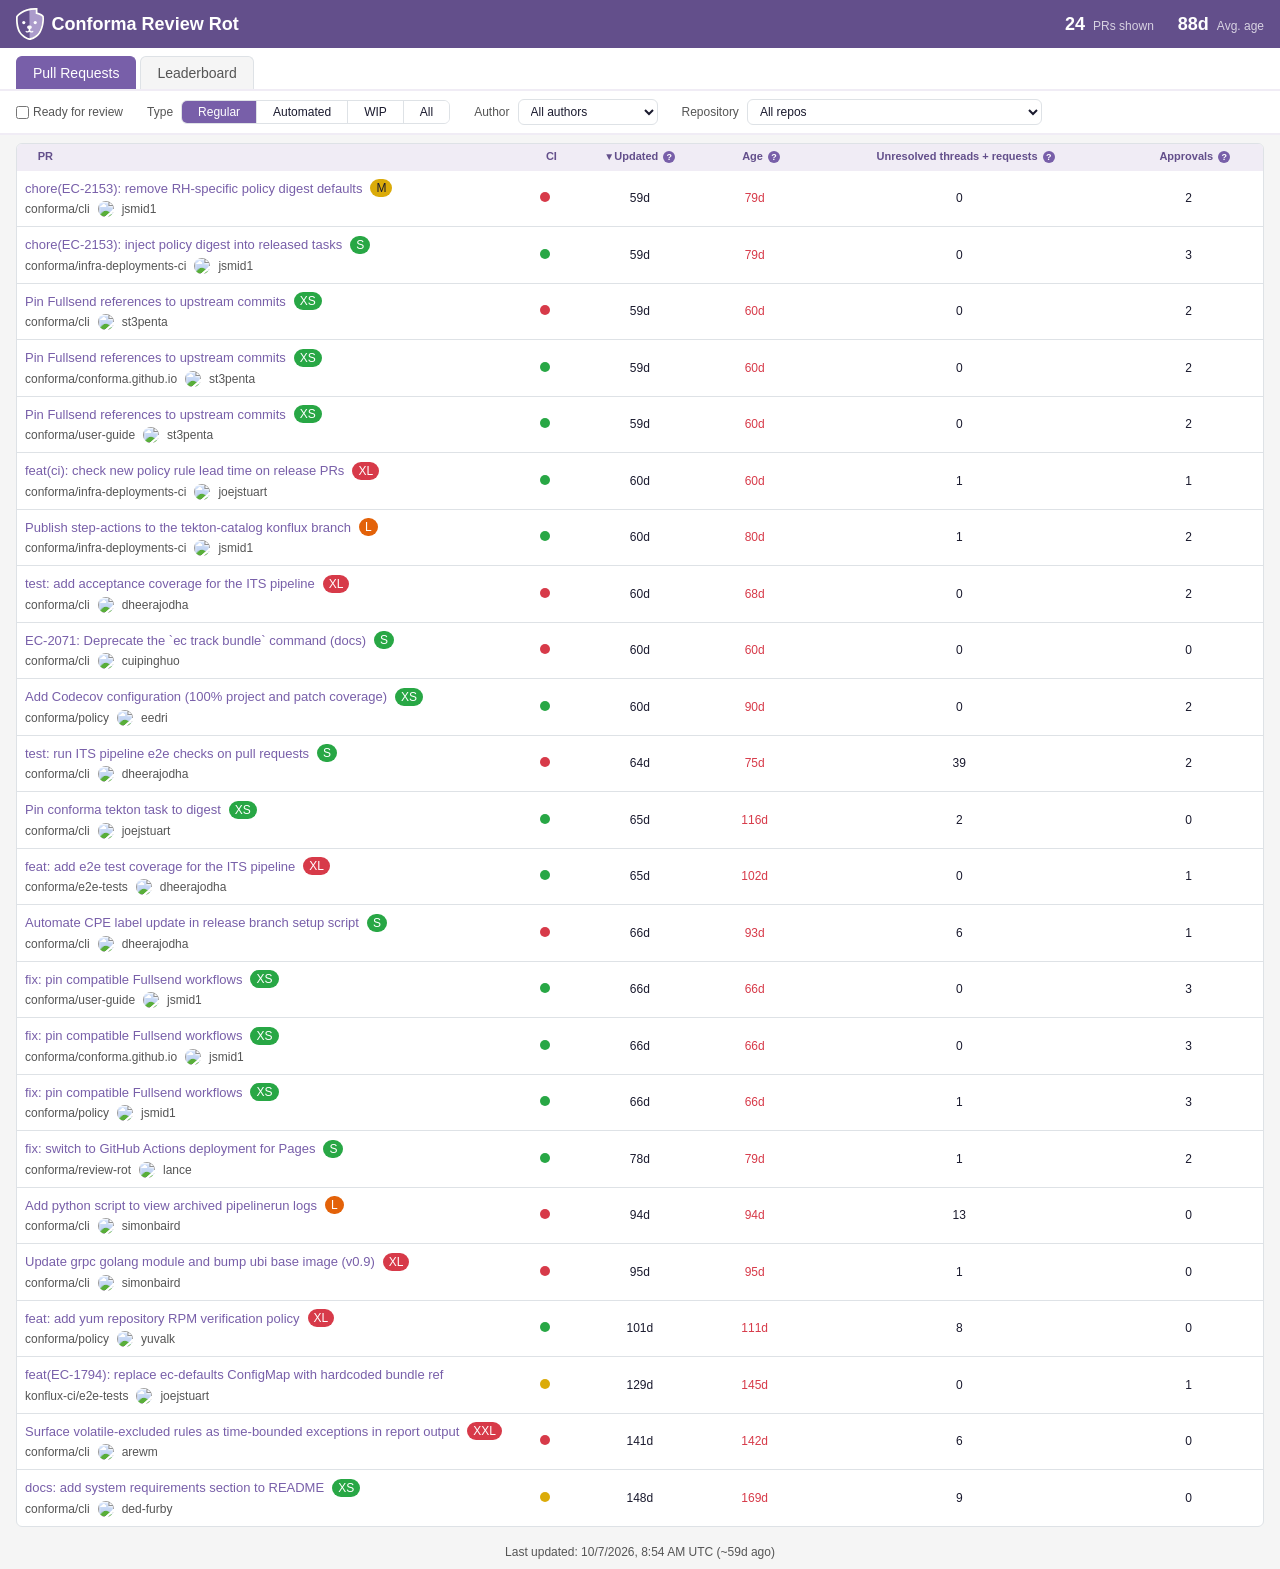
==== commit e9d675e1: "Deploying to gh-pages from @ conforma/review-rot@4f57e2c698c024a97b727a2c374010818ed6ef00 🚀" ====
--- a/index.html
+++ b/index.html
@@ -36,7 +36,7 @@
     <div id="prs-view">
         <div class="filters">
             <div class="filter-group">
-                <label class="toggle-label" title="Show only PRs that are not drafts, have passing CI, and have unreviewed changes">
+                <label class="toggle-label" title="Show only non-draft PRs with passing CI, no outstanding change requests on the current head, and fewer than the required current-head approvals">
                     <input type="checkbox" id="ready-filter">
                     <span>Ready for review</span>
                 </label>
@@ -72,9 +72,8 @@
                         <th class="sortable" data-sort="ci_status">CI</th>
                         <th class="sortable" data-sort="updated_at"><span class="col-tooltip-wrap">Updated <span class="col-tooltip" title="Time since last activity">?</span></span></th>
                         <th class="sortable" data-sort="created_at"><span class="col-tooltip-wrap">Age <span class="col-tooltip" title="Time since PR was created">?</span></span></th>
-                        <th class="sortable" data-sort="threads">Unresolved <span class="col-tooltip-wrap">threads <span class="col-tooltip" title="Unresolved review threads">?</span></span></th>
-                        <th class="sortable" data-sort="reviews"><span class="col-tooltip-wrap">Reviews <span class="col-tooltip" title="Number of completed reviews">?</span></span></th>
-                        <th class="sortable" data-sort="re_review">Unreviewed <span class="col-tooltip-wrap">changes <span class="col-tooltip" title="PR has no reviews yet, or new commits were pushed since the last review">?</span></span></th>
+                        <th class="sortable" data-sort="threads">Unresolved <span class="col-tooltip-wrap">threads + requests <span class="col-tooltip" title="Unresolved inline review threads plus outstanding change requests, including requests on older commits; resolving a thread does not clear a change request">?</span></span></th>
+                        <th class="sortable" data-sort="reviews"><span class="col-tooltip-wrap">Approvals <span class="col-tooltip" title="Distinct human, non-author reviewers with an effective approval on the current head">?</span></span></th>
                     </tr>
                 </thead>
                 <tbody id="pr-table-body">
--- a/css/style.css
+++ b/css/style.css
@@ -383,11 +383,6 @@
     white-space: nowrap;
 }
 
-.re-review-yes {
-    font-size: var(--font-size-sm);
-    line-height: 1;
-}
-
 .age-cell {
     white-space: nowrap;
 }
